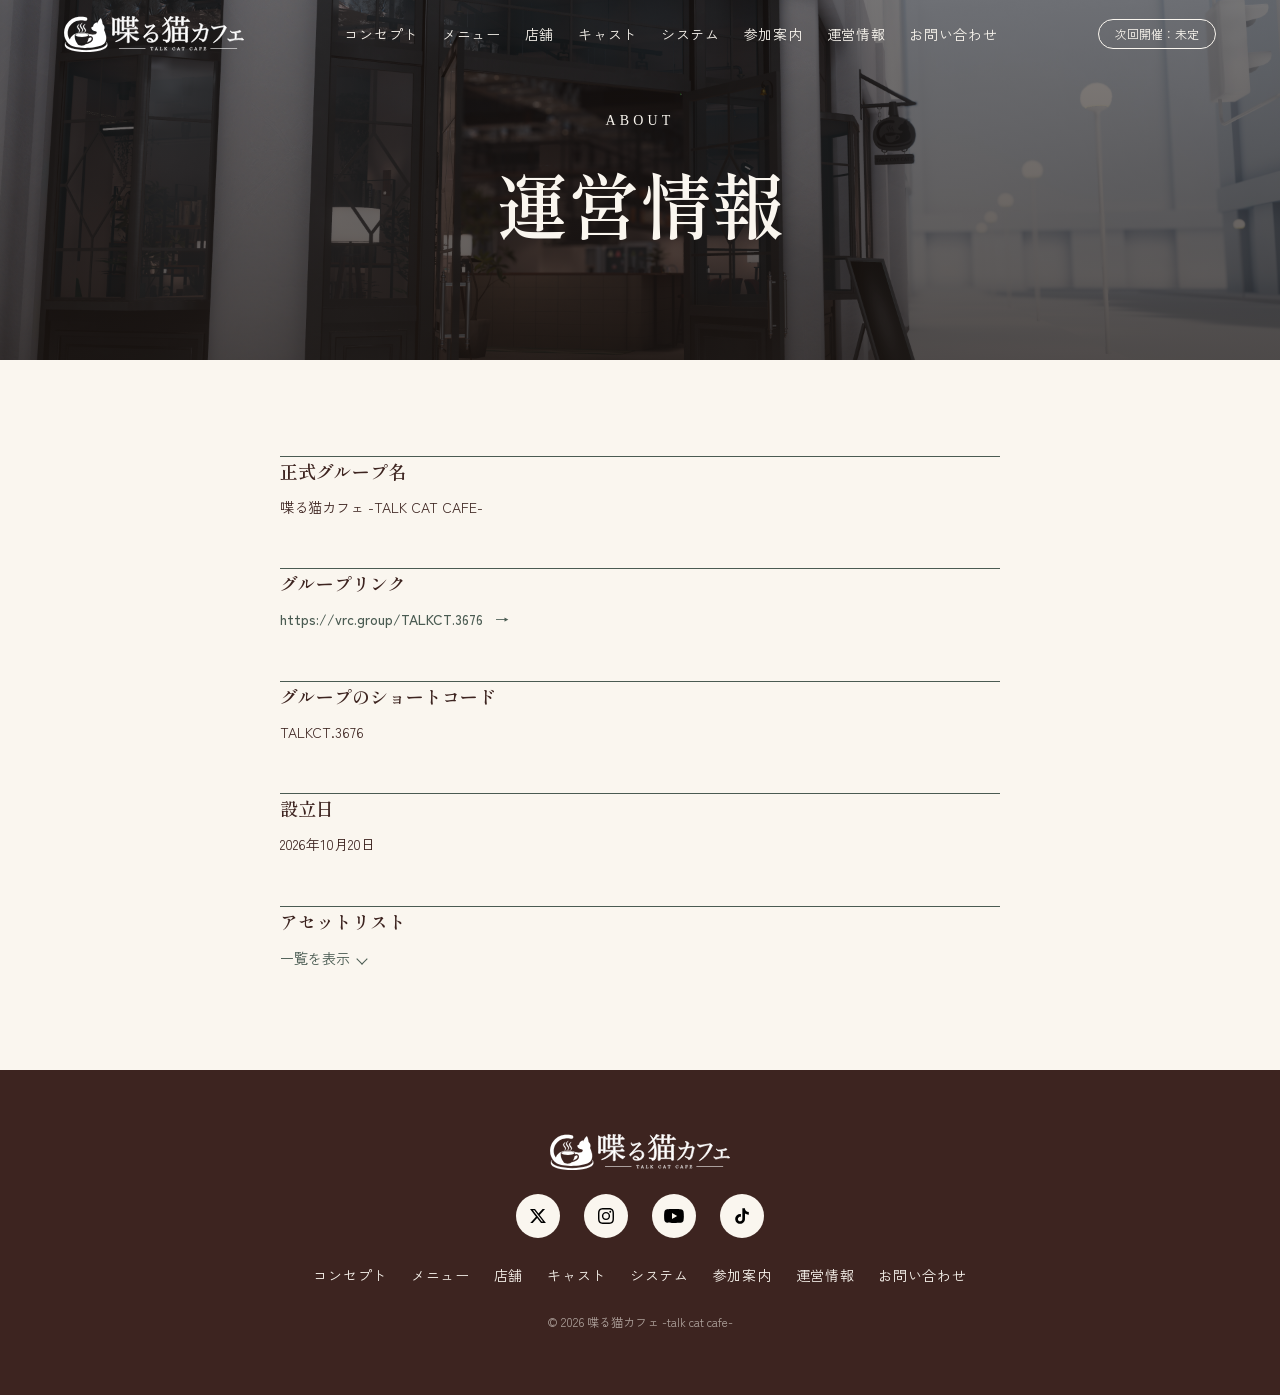
==== about.html @ b3764ced "Initial site upload" ====
<!DOCTYPE html>
<html lang="ja">
<head>
  <meta charset="UTF-8">
  <meta name="viewport" content="width=device-width, initial-scale=1.0">
  <title>運営情報 | 喋る猫カフェ -talk cat cafe- | VRChatロールプレイカフェイベント公式サイト</title>
  <meta name="description" content="「喋る猫カフェ -TALK CAT CAFE-」の運営グループ情報（正式グループ名・グループリンク・設立日・使用アセット）を掲載しています。">

  <!-- Webフォント -->
  <link rel="preconnect" href="https://fonts.googleapis.com">
  <link rel="preconnect" href="https://fonts.gstatic.com" crossorigin>
  <link href="https://fonts.googleapis.com/css2?family=Cormorant:wght@500;600&family=Shippori+Mincho:wght@500;600;800&family=Zen+Kaku+Gothic+New:wght@400;500;700&display=swap" rel="stylesheet">

  <!-- CSS（役割ごとに分割。読み込み順が上書きの優先順位に影響します） -->
  <link rel="stylesheet" href="css/reset.css">
  <link rel="stylesheet" href="css/variables.css">
  <link rel="stylesheet" href="css/layout.css">
  <link rel="stylesheet" href="css/components.css">
  <link rel="stylesheet" href="css/responsive.css">
</head>
<body>
  <!-- ============================================
       ヘッダー（他ページと共通）
  ============================================ -->
  <header class="site-header is-transparent">
    <div class="site-header__inner">
      <a href="index.html" class="site-header__logo">
        <!-- 通常時のロゴと、ヒーロー上（透明状態）用の白ロゴ。
             表示の切り替えはCSS（.is-transparent）で行う。
             非表示側はdisplay:noneで読み上げ対象から外れるため、
             両方に同じaltを付与して名称を常に担保する。 -->
        <img class="site-header__logo-img site-header__logo-img--default" src="assets/images/logo.svg" alt="喋る猫カフェ -talk cat cafe-" width="180" height="59">
        <img class="site-header__logo-img site-header__logo-img--inverse" src="assets/images/logo-white.svg" alt="喋る猫カフェ -talk cat cafe-" width="180" height="59">
      </a>

      <nav class="site-nav" aria-label="グローバルナビゲーション">
        <button type="button" class="site-nav__toggle" aria-expanded="false" aria-controls="site-nav-list">
          <span class="sr-only">メニューを開閉する</span>
          <span class="site-nav__toggle-bar" aria-hidden="true"></span>
        </button>
        <ul class="site-nav__list" id="site-nav-list">
          <li><a href="concept.html">コンセプト</a></li>
          <li><a href="menu.html">メニュー</a></li>
          <li><a href="store.html">店舗</a></li>
          <li><a href="cast.html">キャスト</a></li>
          <li><a href="system.html">システム</a></li>
          <li><a href="guide.html">参加案内</a></li>
          <li><a href="about.html">運営情報</a></li>
          <li><a href="contact.html">お問い合わせ</a></li>
        </ul>
      </nav>

      <!-- 次回開催日は main.js 先頭の NEXT_EVENT_DATE から自動で書き込む（全ページ共通）。
           ここに書いた文言は、JavaScriptが無効な環境でのみ表示される予備の表示。 -->
      <p class="site-header__badge" data-next-event>次回開催：お知らせをご確認ください</p>
    </div>
  </header>

  <main id="main">

    <!-- ============================================
         ページヒーロー（他の下層ページと同じ.hero--subを流用）
    ============================================ -->
    <section class="hero hero--sub" aria-label="運営情報ページ ヘッダービジュアル">
      <div class="hero__media">
        <img class="hero__image" src="assets/images/hero/hero-about.jpg" alt="">
      </div>

      <div class="hero__overlay" aria-hidden="true"></div>

      <div class="hero__content">
        <p class="hero__eyebrow">About</p>
        <h1 class="hero__title">運営情報</h1>
      </div>
    </section>

    <!-- ============================================
         運営グループ情報
         コンセプトページの参加資格・注意事項と同じ
         .requirements（上罫線で区切った見出し＋本文のブロック）を流用。
    ============================================ -->
    <section class="requirements reveal" aria-labelledby="about-title">
      <div class="requirements__inner">
        <h2 id="about-title" class="sr-only">運営グループ情報</h2>
        <div class="requirements__list">
          <article class="requirements__block">
            <h3 class="requirements__block-title">正式グループ名</h3>
            <p class="requirements__block-text">喋る猫カフェ -TALK CAT CAFE-</p>
          </article>
          <article class="requirements__block">
            <h3 class="requirements__block-title">グループリンク</h3>
            <p class="requirements__block-text">
              <a href="https://vrc.group/TALKCT.3676" class="link-more" target="_blank" rel="noopener noreferrer">https://vrc.group/TALKCT.3676</a>
            </p>
          </article>
          <article class="requirements__block">
            <h3 class="requirements__block-title">グループのショートコード</h3>
            <p class="requirements__block-text">TALKCT.3676</p>
          </article>
          <article class="requirements__block">
            <h3 class="requirements__block-title">設立日</h3>
            <p class="requirements__block-text"><time datetime="2026-10-20">2026年10月20日</time></p>
          </article>
          <article class="requirements__block">
            <h3 class="requirements__block-title">アセットリスト</h3>
            <!-- 開閉はHTML標準の<details>／<summary>で行う（JavaScript不要）。
                 アセットを追加する場合は、.accordion__itemの<li>を1つ複製し、
                 名前（.accordion__name）とURL（hrefと表示テキストの両方）を書き換える。 -->
            <details class="accordion">
              <summary class="accordion__summary">一覧を表示</summary>
              <ul class="accordion__list">
                <li class="accordion__item">
                  <p class="accordion__name">Cafe FourPoint by Coquelicotz</p>
                  <a href="https://booth.pm/ja/items/7601688" class="accordion__link" target="_blank" rel="noopener noreferrer">https://booth.pm/ja/items/7601688</a>
                </li>
                <li class="accordion__item">
                  <p class="accordion__name">VRC Latte Art バリスタセット（VRChat Worldギミック）</p>
                  <a href="https://booth.pm/ja/items/7656169" class="accordion__link" target="_blank" rel="noopener noreferrer">https://booth.pm/ja/items/7656169</a>
                </li>
                <li class="accordion__item">
                  <p class="accordion__name">【VRChat】VRC Tea Time 紅茶セット（Worldギミック）</p>
                  <a href="https://booth.pm/ja/items/5112372" class="accordion__link" target="_blank" rel="noopener noreferrer">https://booth.pm/ja/items/5112372</a>
                </li>
                <li class="accordion__item">
                  <p class="accordion__name">【VRChat想定】贅沢な朝食（61点 / 107パターン）</p>
                  <a href="https://booth.pm/ja/items/5697548" class="accordion__link" target="_blank" rel="noopener noreferrer">https://booth.pm/ja/items/5697548</a>
                </li>
                <li class="accordion__item">
                  <p class="accordion__name">【VRChat想定】マイデコパフェ（85点）</p>
                  <a href="https://booth.pm/ja/items/7959271" class="accordion__link" target="_blank" rel="noopener noreferrer">https://booth.pm/ja/items/7959271</a>
                </li>
                <li class="accordion__item">
                  <p class="accordion__name">【VRChat想定】飲めるお酒</p>
                  <a href="https://booth.pm/ja/items/3999585" class="accordion__link" target="_blank" rel="noopener noreferrer">https://booth.pm/ja/items/3999585</a>
                </li>
                <li class="accordion__item">
                  <p class="accordion__name">純喫茶風ドリンク3点セット【メロンソーダなどカラバリ7種！】</p>
                  <a href="https://booth.pm/ja/items/4930086" class="accordion__link" target="_blank" rel="noopener noreferrer">https://booth.pm/ja/items/4930086</a>
                </li>
                <li class="accordion__item">
                  <p class="accordion__name">【Udonギミック】オムライス＆ケチャップギミック【VRChat】</p>
                  <a href="https://booth.pm/ja/items/6486879" class="accordion__link" target="_blank" rel="noopener noreferrer">https://booth.pm/ja/items/6486879</a>
                </li>
                <li class="accordion__item">
                  <p class="accordion__name">スイーツビュッフェ10点セット　PC/Android両対応　お皿に盛って食べられるワールドギミックのおまけつき Sweets Set</p>
                  <a href="https://booth.pm/ja/items/4165022" class="accordion__link" target="_blank" rel="noopener noreferrer">https://booth.pm/ja/items/4165022</a>
                </li>
                <li class="accordion__item">
                  <p class="accordion__name">ヨドコロちゃんの権限コントローラー</p>
                  <a href="https://booth.pm/ja/items/7174370" class="accordion__link" target="_blank" rel="noopener noreferrer">https://booth.pm/ja/items/7174370</a>
                </li>
                <li class="accordion__item">
                  <p class="accordion__name">【VRChat】VRC Tea Time 夏 - 涼やかガラスとアイスティー（DLC/Summer）</p>
                  <a href="https://booth.pm/ja/items/8882685" class="accordion__link" target="_blank" rel="noopener noreferrer">https://booth.pm/ja/items/8882685</a>
                </li>
                <li class="accordion__item">
                  <p class="accordion__name">ObonEasy & StickyTable [VRChat/U#]</p>
                  <a href="https://booth.pm/ja/items/6650795" class="accordion__link" target="_blank" rel="noopener noreferrer">https://booth.pm/ja/items/6650795</a>
                </li>
                <li class="accordion__item">
                  <p class="accordion__name">3Dモデル「imagePad」+ VRChat Udon用ギミック</p>
                  <a href="https://booth.pm/ja/items/4573315" class="accordion__link" target="_blank" rel="noopener noreferrer">https://booth.pm/ja/items/4573315</a>
                </li>
                <li class="accordion__item">
                  <p class="accordion__name">食べられる！ちゃおちゅ～ぶ！ VRChat想定</p>
                  <a href="https://booth.pm/ja/items/8606472" class="accordion__link" target="_blank" rel="noopener noreferrer">https://booth.pm/ja/items/8606472</a>
                </li>
                <li class="accordion__item">
                  <p class="accordion__name">ワールド用小物！干渉ねこじゃらし【VRChat】</p>
                  <a href="https://booth.pm/ja/items/8056419" class="accordion__link" target="_blank" rel="noopener noreferrer">https://booth.pm/ja/items/8056419</a>
                </li>
                <li class="accordion__item">
                  <p class="accordion__name">[Free] Filamented Standard for Unity</p>
                  <a href="https://booth.pm/ja/items/3250389" class="accordion__link" target="_blank" rel="noopener noreferrer">https://booth.pm/ja/items/3250389</a>
                </li>
                <li class="accordion__item">
                  <p class="accordion__name">CQ Simple Gimmicks/VRChat向けシンプルなギミック集</p>
                  <a href="https://booth.pm/ja/items/6544667" class="accordion__link" target="_blank" rel="noopener noreferrer">https://booth.pm/ja/items/6544667</a>
                </li>
                <li class="accordion__item">
                  <p class="accordion__name">UdonChips StarterSet【UdonChips】</p>
                  <a href="https://booth.pm/ja/items/3060394" class="accordion__link" target="_blank" rel="noopener noreferrer">https://booth.pm/ja/items/3060394</a>
                </li>
                <li class="accordion__item">
                  <p class="accordion__name">【VRChat】YamaPlayer - VRChat向け動画プレイヤー【Video Player】</p>
                  <a href="https://booth.pm/ja/items/4768863" class="accordion__link" target="_blank" rel="noopener noreferrer">https://booth.pm/ja/items/4768863</a>
                </li>
                <li class="accordion__item">
                  <p class="accordion__name">QvPen</p>
                  <a href="https://booth.pm/ja/items/1555789" class="accordion__link" target="_blank" rel="noopener noreferrer">https://booth.pm/ja/items/1555789</a>
                </li>
                <li class="accordion__item">
                  <p class="accordion__name">【無料/QvPen用】QvPenの太さを個々人が自由にできるスライダー（QvPenSizeChanger）</p>
                  <a href="https://booth.pm/ja/items/8395292" class="accordion__link" target="_blank" rel="noopener noreferrer">https://booth.pm/ja/items/8395292</a>
                </li>
                <li class="accordion__item">
                  <p class="accordion__name">Fukuro Udon</p>
                  <a href="https://github.com/mimyquality/FukuroUdon/wiki" class="accordion__link" target="_blank" rel="noopener noreferrer">https://github.com/mimyquality/FukuroUdon/wiki</a>
                </li>
                <li class="accordion__item">
                  <p class="accordion__name">【3Dモデル】卓上ベル</p>
                  <a href="https://booth.pm/ja/items/5761165" class="accordion__link" target="_blank" rel="noopener noreferrer">https://booth.pm/ja/items/5761165</a>
                </li>
                <li class="accordion__item">
                  <p class="accordion__name">CQ_Books_5th</p>
                  <a href="https://booth.pm/ja/items/6164819" class="accordion__link" target="_blank" rel="noopener noreferrer">https://booth.pm/ja/items/6164819</a>
                </li>
                <li class="accordion__item">
                  <p class="accordion__name">16:9サイズ立て看板</p>
                  <a href="https://booth.pm/ja/items/6236873" class="accordion__link" target="_blank" rel="noopener noreferrer">https://booth.pm/ja/items/6236873</a>
                </li>
                <li class="accordion__item">
                  <p class="accordion__name">【Blender】 へそ天猫の間接照明　Indirect Lighting for "hesoten" Cat</p>
                  <a href="https://booth.pm/ja/items/7795231" class="accordion__link" target="_blank" rel="noopener noreferrer">https://booth.pm/ja/items/7795231</a>
                </li>
                <li class="accordion__item">
                  <p class="accordion__name">【Blender】ごめん寝ネコの間接照明 Indirect lighting for Sorry Sleeping Cats【VRChat】</p>
                  <a href="https://booth.pm/ja/items/6681726" class="accordion__link" target="_blank" rel="noopener noreferrer">https://booth.pm/ja/items/6681726</a>
                </li>
                <li class="accordion__item">
                  <p class="accordion__name">【Blender】猫の間接照明 indirect lighting for cats【VRChat】</p>
                  <a href="https://booth.pm/ja/items/6657334" class="accordion__link" target="_blank" rel="noopener noreferrer">https://booth.pm/ja/items/6657334</a>
                </li>
              </ul>
            </details>
          </article>
        </div>
      </div>
    </section>

  </main>

  <!-- ============================================
       フッター（他ページと共通）
  ============================================ -->
  <footer class="site-footer" id="contact">
    <div class="site-footer__inner">
      <img src="assets/images/logo-white.svg" alt="喋る猫カフェ -talk cat cafe-" class="site-footer__logo" width="180" height="59">

      <ul class="site-footer__sns">
        <li>
          <a href="https://x.com/talkcatcafe_VR" class="social-icon" aria-label="Twitter（新X）" target="_blank" rel="noopener noreferrer">
            <img src="assets/images/X_logo_2023.svg" alt="" width="16" height="16">
          </a>
        </li>
        <li>
          <a href="https://www.instagram.com/talkcatcafe/" class="social-icon" aria-label="Instagram" target="_blank" rel="noopener noreferrer">
            <img src="assets/images/Instagram_Glyph_Black.svg" alt="" width="16" height="16">
          </a>
        </li>
        <li>
          <a href="https://www.youtube.com/@talkcatcafe" class="social-icon" aria-label="YouTube" target="_blank" rel="noopener noreferrer">
            <img src="assets/images/youtube-123.svg" alt="" width="20" height="20">
          </a>
        </li>
        <li>
          <a href="https://www.tiktok.com/@talkcatcafe" class="social-icon" aria-label="TikTok" target="_blank" rel="noopener noreferrer">
            <img src="assets/images/tik-tok.svg" alt="" width="20" height="20">
          </a>
        </li>
      </ul>

      <nav class="site-footer__nav" aria-label="フッターナビゲーション">
        <ul class="site-footer__nav-list">
          <li><a href="concept.html">コンセプト</a></li>
          <li><a href="menu.html">メニュー</a></li>
          <li><a href="store.html">店舗</a></li>
          <li><a href="cast.html">キャスト</a></li>
          <li><a href="system.html">システム</a></li>
          <li><a href="guide.html">参加案内</a></li>
          <li><a href="about.html">運営情報</a></li>
          <li><a href="contact.html">お問い合わせ</a></li>
        </ul>
      </nav>

      <p class="site-footer__copyright">&copy; 2026 喋る猫カフェ -talk cat cafe-</p>
    </div>
  </footer>

  <div class="paw-trail" aria-hidden="true"></div>

  <script src="js/main.js" defer></script>
</body>
</html>
---- css/variables.css ----
:root{
   --color-base: #FAF6EF;
   --color-main-dark: #3D2420;
   --color-accent-green: #4A5B52;
   --color-accent-blue: #2E3A4F;

   --color-surface: #FFFFFF;
   --color-surface-alt: #F1EAD9;
   --color-text: var(--color-main-dark);
   --color-text-inverse: var(--color-base);
   --color-border: rgba(61, 36, 32, 0.15);
   --color-overlay: rgba(31, 24, 20, 0.55);
   --color-overlay-strong: rgba(31, 24, 20, 0.92);

   --font-heading: 'Shippori Mincho', serif;
   --font-accent-en: 'EB Garamond', serif;
   --font-body: 'Zen Kaku Gothic New',sans-serif;

   --fs-xs: 0.75rem;
   --fs-sm: 0.875rem;
   --fs-base: 1rem;
   --fs-md: 1.125rem;
   --fs-lg: 1.5rem;
   --fs-xl: 2rem;

   --fs-hero: clamp(2.5rem, 5vw + 1rem, 4.5rem);
   
   --space-1: 0.25rem;
   --space-2: 0.5rem;
   --space-3: 1rem;
   --space-4: 1.5rem;
   --space-5: 2rem;
   --space-6: 3rem;
   --space-7: 4rem;
   --space-8: 6rem;

   --radius-sm: 4px;
   --radius-md: 8px;
   --radius-lg: 20px;
   --radius-full: 999px;

   --transition-base: 0.3s ease;
   --transition-slow: 0.6s ease;

   --z-header: 100;
   --z-lightbox: 500;
   --z-cursor: 9999;
}
---- css/layout.css ----
/* ============================================
   layout.css
   Flexbox / Grid によるページ骨組み
   色・装飾（角丸/背景色/ホバー等）はcomponents.cssに委ね、
   このファイルは「配置・余白・サイズ」のみを担当する。
   ============================================ */

/* ---------- 共通コンテナパターン ----------
   ヘッダー内・各ダイジェストセクション内・フッター内は
   いずれも「最大幅1200pxで中央寄せ、左右に余白」という
   同一パターンを使う。重複を避けるため、複数セレクタを
   まとめて指定する（グループセレクタ）。 */
.site-header__inner,
.digest__inner,
.site-footer__inner,
.news__inner,
.requirements__inner,
.menu-category__inner,
.store-gallery__inner,
.cast-gallery__inner,
.system-category__inner,
.info-digest__inner,
.contact-links__inner,
.news-archive__inner {
  width: 100%;
  max-width: 1200px;
  margin-inline: auto;
  padding-inline: var(--space-4);
}

/* ---------- ヘッダー ----------
   ヒーローの上に重ねて透明表示するため、stickyではなくfixedで
   画面上部に固定する（文書の流れから外れるため、ヒーローは
   ヘッダーの真下ではなくページ最上部から始まる）。
   状態クラスの付け外しはmain.js側が担当する。
   ・.is-transparent：ヒーロー上（配色はcomponents.cssが担当）
   ・.is-hidden     ：下スクロール時の非表示（画面外へ逃がす）
   表示中はtransformを指定しない（none）こと。transformが残ると、
   内側のフルスクリーンメニュー（position: fixed）がヘッダー基準で
   配置されてしまい、768px以下のメニューが崩れる。 */
.site-header {
  position: fixed;
  top: 0;
  left: 0;
  z-index: var(--z-header);
  width: 100%;
}
.site-header.is-hidden {
  transform: translateY(-100%);
}

.site-header__inner {
  display: flex;
  align-items: center;
  justify-content: space-between;
  gap: var(--space-4);
  padding-block: var(--space-3);
}

.site-nav__list {
  display: flex;
  align-items: center;
  gap: var(--space-4);
}

/* ハンバーガーボタンはデスクトップでは非表示。
   表示切り替えの条件（何px以下で出すか）はresponsive.cssが担当する。
   768px以下のフルスクリーンメニュー（z-index: --z-header - 1）より
   前面に出すため、配置指定とz-indexを付与する。
   比較はヘッダー（.site-header）内の重なり順で行われるため、
   メニューの値を1つ上回る--z-headerを指定すれば最前面になる。
   これがないと、メニューを開いた際にボタンがメニューの下に隠れ、
   閉じる操作ができなくなる。 */
.site-nav__toggle {
  display: none;
  position: relative;
  z-index: var(--z-header);
  padding: var(--space-2);
}

/* 3本線のアイコンをspan1つ＋疑似要素2つで作る。
   要素を増やさず表現できるため、HTML側をシンプルに保てる。 */
.site-nav__toggle-bar {
  position: relative;
  display: block;
  width: 24px;
  height: 2px;
}
.site-nav__toggle-bar::before,
.site-nav__toggle-bar::after {
  content: '';
  position: absolute;
  left: 0;
  width: 24px;
  height: 2px;
}
.site-nav__toggle-bar::before { top: -8px; }
.site-nav__toggle-bar::after { top: 8px; }

.site-header__badge {
  white-space: nowrap;
  font-size: var(--fs-sm);
}

/* ロゴの出し分け：通常時は濃色ロゴ、透明状態では白ロゴのみを表示する */
.site-header__logo-img--inverse {
  display: none;
}
.site-header.is-transparent .site-header__logo-img--default {
  display: none;
}
.site-header.is-transparent .site-header__logo-img--inverse {
  display: block;
}

/* ---------- ヒーロー ---------- */
.hero {
  position: relative;
  display: flex;
  align-items: center;
  justify-content: center;
  /* 100svh: スマホでアドレスバーの表示/非表示により
     ビューポート高さが変動しても、実際に見えている範囲を
     基準に高さを取ってくれる単位。100vhだと下端が
     アドレスバーに隠れる問題が起きやすい。 */
  min-height: 100svh;
  overflow: hidden;
}

.hero__media {
  position: absolute;
  inset: 0;
  z-index: 0;
}

.hero__video,
.hero__image {
  width: 100%;
  height: 100%;
  object-fit: cover;
}

.hero__overlay {
  position: absolute;
  inset: 0;
  z-index: 1;
}

.hero__content {
  position: relative;
  z-index: 2;
  display: flex;
  flex-direction: column;
  align-items: center;
  gap: var(--space-4);
  text-align: center;
  padding: var(--space-4);
}

.hero--sub {
   min-height: 40svh;
 }

/* ---------- お知らせ ---------- */
.news {
  padding-block: var(--space-6);
}
.news__card,
.contact-links__card {
  max-width: 480px;
  margin-inline: auto;
  display: flex;
  flex-direction: column;
  gap: var(--space-4);
  padding: var(--space-5);
}
.news__list {
  display: flex;
  flex-direction: column;
  gap: var(--space-1);
}
.news__item {
  display: flex;
  align-items: baseline;
  gap: var(--space-3);
  padding-block: var(--space-2);
}
.news__cta,
.contact-links__cta {
  align-self: center;
  min-width: 200px;
}


 /* ---------- ページ本文：中央配置の説明ブロック ----------
    下層ページ共通で使う、リード文を1本だけ中央に配置する
    シンプルなセクション。今後、他ページの導入文にも流用する想定。 */
 .page-intro {
   padding-block: var(--space-8);
 }
 .page-intro__inner {
   max-width: 720px;
   margin-inline: auto;
   padding-inline: var(--space-4);
   text-align: center;
 }

 /* ---------- お問い合わせ：窓口カードの並び ----------
    カードの箱（最大幅・余白・縦並び）は.news__cardと共通。
    ここでは2枚を横に並べる配置と、カード内の中央揃えのみを扱う。
    .news__cardのmargin-inline: autoはグリッド内では幅を縮めてしまうため、
    width: 100%で各列いっぱい（最大480px）に広げる。
    768px以下での縦積みはresponsive.css側が担当する。 */
 .contact-links__list {
   display: grid;
   grid-template-columns: repeat(2, 1fr);
   gap: var(--space-5);
 }
 .contact-links__card {
   width: 100%;
   text-align: center;
 }

 /* ---------- 参加資格・注意事項 ---------- */
 .requirements {
   padding-block: var(--space-8);
 }
 .requirements__list {
   display: flex;
   flex-direction: column;
   gap: var(--space-6);
   max-width: 720px;
   margin-inline: auto;
 }
 .requirements__block {
   display: flex;
   flex-direction: column;
   gap: var(--space-2);
 }


/* ---------- ダイジェストセクション共通 ---------- */
.digest,
.menu-category,
.store-gallery,
.cast-gallery,
.system-category,
.contact-links,
.news-archive,
.news-article {
  padding-block: var(--space-8);
}

/* コンセプト／独自システムのみ、背景にうっすら写真を敷く。
   ::before を絶対配置で敷き、本文（.digest__inner）は
   position:relative + z-index:1 で必ずその上に乗るようにする。
   画像そのもの（url指定）や透明度はcomponents.css側で指定する。 */
.concept-digest,
.system-digest {
  position: relative;
  overflow: hidden;
}
.concept-digest::before,
.system-digest::before {
  content: '';
  position: absolute;
  inset: 0;
  z-index: 0;
  pointer-events: none;
}
.concept-digest .digest__inner,
.system-digest .digest__inner {
  position: relative;
  z-index: 1;
}

.digest__inner {
  display: flex;
  flex-direction: column;
  align-items: flex-start;
  gap: var(--space-4);
}

.section-title,
.menu-category__title,
.system-category__title {
  display: flex;
  flex-direction: column;
  gap: var(--space-1);
}

.link-more {
  display: inline-flex;
  align-items: center;
  gap: var(--space-2);
}

/* 料理紹介・キャスト紹介のCTAだけ、テキストリンクではなく
   横長の中央配置ボタンにするための補助クラス。
   .digest__inner は align-items: flex-start（左寄せ）だが、
   align-self でこの要素だけ個別に中央寄せへ上書きする。 */
.digest__cta {
  align-self: center;
  min-width: 240px;
  margin-top: var(--space-2);
}

/* ---------- 料理紹介：横スクロールマーキー ----------
   7品目をループさせたいという要件のため、Grid（表組み）から
   「中身を複製して連続的に流すFlexbox」という構造に変更した。
   .menu-marquee が枠（overflow: hidden ではみ出しを隠す）、
   .menu-marquee__track がアニメーションで動く本体、
   .menu-marquee__group が実際の項目群（これを2セット並べる）。 */
.menu-marquee {
  width: 100%;
  overflow: hidden;
}
.menu-marquee__track {
  display: flex;
  width: max-content;
}
.menu-marquee__group {
  display: flex;
  gap: var(--space-4);
  padding-inline: var(--space-2);
}
.menu-digest__item {
  display: flex;
  flex-direction: column;
  align-items: center;
  gap: var(--space-2);
  text-align: center;
  /* flex-shrink:0 がないと、幅が足りない時に項目が
     押し潰されて縮んでしまう。マーキーでは常に等幅を保ちたいため必須。 */
  flex-shrink: 0;
  width: 176px;
}

.filter-toggle {
   display: flex;
   flex-wrap: wrap;
   gap: var(--space-2);
}

/* ---------- カテゴリー：左（文章）＋右（カルーセル）の分割 ----------
   メニューページ（.menu-category__◯◯）と独自システムページ
   （.system-category__◯◯）は同一の構造・見た目のため、
   グループセレクタで共通化する。
   左：右＝4：6の比率。高さは固定せず、左の文章列は項目数・
   文章量に応じて下へ伸びる。右のカルーセルは左の高さに
   引き伸ばされないよう上揃え（flex-start）にし、大きさは
   縦横比（4:3）で決める（画面幅に応じて拡縮する）。
   色・角丸・矢印の装飾はcomponents.css側が担当し、
   768px以下での縦積みはresponsive.css側が担当する。 */
.menu-category__inner,
.system-category__inner {
  display: flex;
  align-items: flex-start;
  gap: var(--space-5);
}

.menu-category__text,
.system-category__text {
  display: flex;
  flex-direction: column;
  gap: var(--space-4);
  flex: 4;
}

/* カルーセル本体。.trackを横一列に並べ、translateXで
   1枚分ずつずらして表示する（切り替えの実処理はmain.js側）。
   overflow: hiddenで、枠外のスライドを隠す。
   高さは幅に対する縦横比（4:3）で決まり、左の列の高さには影響されない。
   画像はobject-fit: coverのため、比率が異なる画像も歪まずに切り抜かれる。 */
.menu-category__carousel,
.system-category__carousel {
  position: relative;
  flex: 6;
  aspect-ratio: 4 / 3;
  overflow: hidden;
}

.menu-category__carousel-track,
.system-category__carousel-track {
  position: relative;
  width: 100%;
  height: 100%;
  display: flex;
}

.menu-category__carousel-slide,
.system-category__carousel-slide {
  flex: 0 0 100%;
  width: 100%;
  height: 100%;
}
.menu-category__carousel-slide img,
.system-category__carousel-slide img {
  width: 100%;
  height: 100%;
  object-fit: cover;
}

.menu-category__carousel-arrow,
.system-category__carousel-arrow {
  position: absolute;
  top: 50%;
  transform: translateY(-50%);
  display: flex;
  align-items: center;
  justify-content: center;
  width: 36px;
  height: 36px;
}
.menu-category__carousel-arrow--prev,
.system-category__carousel-arrow--prev {
  left: var(--space-2);
}
.menu-category__carousel-arrow--next,
.system-category__carousel-arrow--next {
  right: var(--space-2);
}

/* ---------- キャスト紹介：3列（1行に満たない分は中央寄せ） ----------
   グリッドでは1行に満たない項目を中央へ寄せられないため、
   flex-wrap＋justify-content: centerで並べる。
   各項目の幅は「(全幅 − 列間の余白の合計) ÷ 列数」に固定し、
   3名ちょうどの時はグリッドと同じ見た目になる。
   列数の切り替え（2列・1列）はresponsive.css側で、
   項目の幅（flex-basis）を上書きして行う。
   店員／裏方の切り替えで非表示になった項目はdisplay: noneのため、
   表示中の項目だけで中央に揃う。 */
.cast-digest__list,
.cast-gallery__list {
  display: flex;
  flex-wrap: wrap;
  justify-content: center;
  gap: var(--space-5);
  width: 100%;
}
.cast-digest__item,
.cast-gallery__item {
  flex: 0 0 calc((100% - var(--space-5) * 2) / 3);
  display: flex;
  flex-direction: column;
  align-items: center;
  gap: var(--space-2);
  text-align: center;
}

/* ---------- 店舗紹介：1枚の代表画像 ---------- */
.store-digest__image {
  width: 100%;
  aspect-ratio: 16 / 9;
  object-fit: cover;
}

/* ---------- フッター ---------- */
.site-footer__inner {
  display: flex;
  flex-direction: column;
  align-items: center;
  gap: var(--space-4);
  padding-block: var(--space-7);
  text-align: center;
}

.site-footer__sns {
  display: flex;
  gap: var(--space-4);
}

 /* ---------- フッターナビゲーション ----------
    ヘッダーの.site-nav__listとは異なり、開閉の挙動を持たない
    単純なページ内リンクの一覧。id重複を避ける意味も兼ねて
    独立したクラス名で新規に用意する。 */
 .site-footer__nav-list {
   display: flex;
   flex-wrap: wrap;
   justify-content: center;
   gap: var(--space-4);
 }

 /* ---------- 肉球トレイル（カーソルの足跡演出） ----------
    .paw-trailは画面全体を覆う土台（position: fixed）。
    実際の足跡（.paw-print）はmain.js側がマウス移動のたびに
    生成し、この中へ動的に追加していく。座標（left/top）と
    向き（rotate）はJS側がインラインstyleで指定するため、
    ここではサイズと基準となる配置方法（position: absolute）
    のみを扱う。 */
 .paw-trail {
   position: fixed;
   inset: 0;
   pointer-events: none;
   z-index: var(--z-cursor);
 }
 .paw-print {
   position: absolute;
   width: 28px;
   height: 28px;
   pointer-events: none;
 }

 /* ---------- ライトボックス（画像拡大表示） ----------
    店舗紹介・メニューページ等、複数ページで共通利用する部品のため、
    ページ固有CSSではなくlayout.css側に配置する。
    .lightboxが画面全体を覆う土台、.lightbox__backdropがクリックで
    閉じるための背景、.lightbox__imageが拡大画像本体、
    .lightbox__closeが右上の閉じるボタンを担当する。 */
 .lightbox, 
 .cast-modal {
   position: fixed;
   inset: 0;
   z-index: var(--z-lightbox);
   display: flex;
   align-items: center;
   justify-content: center;
   padding: var(--space-4);
 }
 .lightbox[hidden],
 .cast-modal[hidden] {
   display: none;
 }

 .lightbox__backdrop,
 .cast-modal__backdrop {
   position: absolute;
   inset: 0;
 }
 .lightbox__image {
   position: relative;
   max-width: 100%;
   max-height: 100%;
   width: auto;
   height: auto;
 }
 .lightbox__close,
 .cast-modal__close {
   position: absolute;
   top: var(--space-4);
   right: var(--space-4);
   width: 44px;
   height: 44px;
   display: flex;
   align-items: center;
   justify-content: center;
 }

 /* ---------- アコーディオン（開閉式の一覧） ----------
    HTML標準の<details>／<summary>で開閉する汎用部品
    （現状は運営情報ページのアセットリストで使用）。
    開閉の印（▼）は疑似要素の枠線2辺で描き、サイズと配置のみを
    ここで指定する。色・回転・ブラウザ標準マーカーの非表示は
    components.css側が担当する。 */
 .accordion__summary {
   display: inline-flex;
   align-items: center;
   gap: var(--space-2);
   padding-block: var(--space-1);
 }
 .accordion__summary::after {
   content: '';
   width: 8px;
   height: 8px;
 }
 .accordion__list {
   display: flex;
   flex-direction: column;
   gap: var(--space-3);
   margin-top: var(--space-3);
 }
 .accordion__item {
   display: flex;
   flex-direction: column;
   gap: var(--space-1);
 }

 /* 拡大表示のトリガーとなる要素（サムネイルを包むbutton）。
    button要素はreset.cssで背景/枠線が既に除去されているため、
    ここではグリッド内で画像いっぱいに広がるための指定のみ行う。 */
 .lightbox-trigger {
   display: block;
   width: 100%;
 }

/* ---------- アクセシビリティ用ユーティリティ ----------
   視覚的には隠すが、スクリーンリーダーには読み上げさせたい
   要素に付与するクラス（display:noneでは読み上げも消えてしまう）。 */
.sr-only {
  position: absolute;
  width: 1px;
  height: 1px;
  padding: 0;
  margin: -1px;
  overflow: hidden;
  clip: rect(0, 0, 0, 0);
  white-space: nowrap;
  border: 0;
}

 .menu-list__item.is-hidden,
 .cast-gallery__item.is-hidden {
   display: none;
 }
---- css/components.css ----
/* ============================================
   components.css
   ボタン・カード・ナビゲーション等のパーツスタイル
   ============================================ */

/* ---------- 基本タイポグラフィ ---------- */
body {
  font-family: var(--font-body);
  color: var(--color-text);
  background-color: var(--color-base);
}

a {
  transition: color var(--transition-base);
}

/* キーボード操作時の視認性を必ず確保する。
   マウスユーザーには出さず、キーボード操作時のみ
   輪郭線を表示する :focus-visible を使用する。 */
a:focus-visible,
button:focus-visible,
summary:focus-visible {
  outline: 2px solid var(--color-accent-blue);
  outline-offset: 2px;
}

/* ---------- ヘッダー ---------- */
.site-header {
  background-color: var(--color-base);
  border-bottom: 1px solid var(--color-border);
  transition:
    background-color var(--transition-base),
    border-color var(--transition-base),
    transform var(--transition-base);
}

.site-header__logo img {
  transition: opacity var(--transition-base);
}
.site-header__logo:hover img {
  opacity: 0.7;
}

.site-nav__list a {
  position: relative;
  padding-block: var(--space-1);
  font-size: var(--fs-sm);
  letter-spacing: 0.05em;
}
/* リンクホバー時、下線が左から右へ伸びる演出。
   height:1pxの要素を用意し、普段はscaleX(0)で幅0に潰しておく。 */
.site-nav__list a::after {
  content: '';
  position: absolute;
  left: 0;
  bottom: -2px;
  width: 100%;
  height: 1px;
  background-color: var(--color-accent-green);
  transform: scaleX(0);
  transform-origin: left;
  transition: transform var(--transition-base);
}
.site-nav__list a:hover::after {
  transform: scaleX(1);
}

.site-nav__toggle-bar,
.site-nav__toggle-bar::before,
.site-nav__toggle-bar::after {
  background-color: var(--color-main-dark);
}

.site-header__badge {
  padding: var(--space-1) var(--space-3);
  border: 1px solid var(--color-accent-green);
  border-radius: var(--radius-full);
  color: var(--color-accent-green);
  font-size: var(--fs-xs);
}

/* ---------- ヘッダー：透明状態（ヒーロー上） ----------
   背景と下線を透明にし、暗いヒーローの上でも読めるよう
   ナビ文字・ホバー下線・ハンバーガーの線・開催バッジを
   明るい色（--color-text-inverse）に切り替える。
   ロゴの出し分けはlayout.css側が担当する。 */
.site-header.is-transparent {
  background-color: transparent;
  border-bottom-color: transparent;
}
.site-header.is-transparent .site-nav__list a {
  color: var(--color-text-inverse);
}
.site-header.is-transparent .site-nav__list a::after {
  background-color: var(--color-text-inverse);
}
.site-header.is-transparent .site-nav__toggle-bar,
.site-header.is-transparent .site-nav__toggle-bar::before,
.site-header.is-transparent .site-nav__toggle-bar::after {
  background-color: var(--color-text-inverse);
}
.site-header.is-transparent .site-header__badge {
  border-color: var(--color-text-inverse);
  color: var(--color-text-inverse);
}

/* ---------- ヒーロー ---------- */
.hero__overlay {
  background: linear-gradient(
    180deg,
    var(--color-overlay) 0%,
    rgba(31, 24, 20, 0.75) 100%
  );
}

.hero__eyebrow {
  font-family: var(--font-accent-en);
  font-size: var(--fs-sm);
  letter-spacing: 0.3em;
  text-transform: uppercase;
  color: var(--color-text-inverse);
}

.hero__title {
  font-family: var(--font-heading);
  font-size: var(--fs-hero);
  font-weight: 600;
  line-height: 1.3;
  color: var(--color-text-inverse);
}

.hero__lead {
  font-size: var(--fs-md);
  color: var(--color-text-inverse);
  opacity: 0.9;
}


/* ---------- ボタン ---------- */
.btn {
  display: inline-flex;
  align-items: center;
  justify-content: center;
  padding: var(--space-3) var(--space-5);
  border-radius: var(--radius-full);
  font-size: var(--fs-sm);
  letter-spacing: 0.05em;
  transition:
    background-color var(--transition-base),
    color var(--transition-base),
    border-color var(--transition-base);
}

.btn--primary {
  background-color: var(--color-accent-green);
  color: var(--color-text-inverse);
  border: 1px solid var(--color-accent-green);
}
.btn--primary:hover {
  background-color: var(--color-text-inverse);
  color: var(--color-accent-green);
}

/* ---------- お知らせ ---------- */
.news__card,
.contact-links__card,
.news-archive__link {
  background-color: var(--color-surface);
  border-radius: var(--radius-lg);
  box-shadow: 0 8px 24px rgba(61, 36, 32, 0.08);
}
.news__item {
  border-bottom: 1px solid var(--color-border);
}
.news__item:last-child {
  border-bottom: none;
}
.news__date {
  font-family: var(--font-accent-en);
  font-size: var(--fs-xs);
  color: var(--color-accent-blue);
  white-space: nowrap;
}
.news__text {
  font-size: var(--fs-sm);
}
/* お知らせのタイトル（記事へのリンク）。ホバー時の演出は
   フッターナビと同じ「薄くする」に統一している（下記グループ）。 */
.news__link {
  transition: opacity var(--transition-base);
}

/* ---------- セクション見出し ---------- */
.section-title,
.menu-category__title,
.system-category__title {
  font-family: var(--font-heading);
  font-size: var(--fs-xl);
  font-weight: 600;
  color: var(--color-main-dark);
}
.section-title__en,
.menu-category__title-en,
.system-category__title-en {
  font-family: var(--font-accent-en);
  font-size: var(--fs-sm);
  letter-spacing: 0.3em;
  text-transform: uppercase;
  color: var(--color-accent-green);
}

.digest__lead {
  max-width: 640px;
  font-size: var(--fs-base);
  line-height: 1.9;
}

/* セクションを1つおきに背景色を切り替え、縦スクロール時の
   リズムを作る（濃淡だけで区切り線を使わずセクションを分ける） */
.digest:nth-of-type(even),
.menu-category:nth-of-type(even),
.store-gallery:nth-of-type(even),
.cast-gallery:nth-of-type(even),
.system-category:nth-of-type(even) {
  background-color: var(--color-surface-alt);
}

/* ---------- 背景写真オーバーレイ ----------
   配置（position/z-index）はlayout.css側で指定済み。
   ここでは「何の画像を」「どれくらいの薄さで」見せるかを指定する。
   opacityを下げることで、上に重なる文字の可読性を保ったまま
   雰囲気だけを演出する。 */
.concept-digest::before,
.system-digest::before {
  opacity: 0.4;
  background-repeat: no-repeat;
  background-position: center;
  background-size: cover;
}
.concept-digest::before {
  background-image: url('../assets/images/bg/bg-concept.jpg');
}
.system-digest::before {
  background-image: url('../assets/images/bg/bg-system.jpg');
}

/* ---------- スクロール出現演出 ----------
   初期状態（非表示）と、JS側がis-visibleクラスを付与した後の
   状態（表示）の2状態だけをCSSで定義する。
   実際に「いつクラスを付けるか」の判定はmain.js側で行う。 */
.reveal {
  opacity: 0;
  transform: translateY(24px);
  transition:
    opacity var(--transition-slow),
    transform var(--transition-slow);
}
.reveal.is-visible {
  opacity: 1;
  transform: translateY(0);
}

/* ---------- リンク（もっと見る） ---------- */
.link-more {
  font-size: var(--fs-sm);
  font-weight: 500;
  color: var(--color-accent-green);
}
.link-more::after {
  content: '→';
  display: inline-block;
  margin-left: var(--space-1);
  transition: transform var(--transition-base);
}
.link-more:hover::after {
  transform: translateX(4px);
}

 /* ---------- ページ本文：中央配置の説明ブロック ---------- */
 .page-intro__lead {
   font-size: var(--fs-base);
   line-height: 1.9;
   color: var(--color-text);
 }

 /* ---------- 参加資格・注意事項 ----------
    各ブロックの区切りは上罫線（border-top）で表現する。
    余白（padding-top）はlayout.css側で既に指定済みのため、
    ここでは色・線種のみを担当する。 */
 .requirements__block {
   border-top: 1px solid var(--color-accent-green);
 }
 .requirements__block-title,
 .contact-links__lead {
   font-family: var(--font-heading);
   font-size: var(--fs-md);
   font-weight: 600;
   color: var(--color-main-dark);
 }
 .requirements__block-text,
 .contact-links__note {
   font-size: var(--fs-sm);
   line-height: 1.9;
 }

 /* ---------- アコーディオン：色・装飾・開閉の印 ----------
    配置・サイズはlayout.css側が担当。
    ブラウザ標準の三角マーカーを消し、自作の印（::after）を
    閉じている時は下向き、開いている時は上向きに回転させる。 */
 .accordion__summary {
   list-style: none;
   cursor: pointer;
   font-size: var(--fs-sm);
   color: var(--color-accent-green);
 }
 .accordion__summary::-webkit-details-marker {
   display: none;
 }
 .accordion__summary::after {
   border-right: 1px solid currentColor;
   border-bottom: 1px solid currentColor;
   transform: rotate(45deg);
   transition: transform var(--transition-base);
 }
 .accordion[open] .accordion__summary::after {
   transform: rotate(225deg);
 }
 .accordion__name {
   font-size: var(--fs-sm);
   color: var(--color-main-dark);
 }
 /* URLは長くなりやすいため、画面幅が狭い時にどこでも折り返せるようにする */
 .accordion__link {
   font-size: var(--fs-sm);
   color: var(--color-accent-green);
   text-decoration: underline;
   overflow-wrap: anywhere;
   transition: opacity var(--transition-base);
 }
 .accordion__link:hover {
   opacity: 0.7;
 }

 /* ---------- フィルタートグル：ボタンの色・装飾 ----------
    配置（display/gap）はlayout.css側の.filter-toggleが担当。
    メニュー（フード）・キャスト紹介の両方で共通利用する。 */
 .filter-toggle__btn {
   padding: var(--space-2) var(--space-4);
   border: 1px solid var(--color-accent-green);
   border-radius: var(--radius-full);
   font-size: var(--fs-sm);
   color: var(--color-accent-green);
   transition:
     background-color var(--transition-base),
     color var(--transition-base);
 }
 .filter-toggle__btn.is-active {
   background-color: var(--color-accent-green);
   color: var(--color-text-inverse);
 }

/* ---------- カテゴリー：矢印付きカルーセルの装飾 ----------
   メニューページと独自システムページで共通。
   配置・サイズはlayout.css側のグループセレクタが担当し、
   ここでは角丸・スライド移動のアニメーション・矢印の装飾のみを扱う。 */
.menu-category__carousel,
.system-category__carousel {
  border-radius: var(--radius-md);
}

.menu-category__carousel-track,
.system-category__carousel-track {
  transition: transform var(--transition-base);
}

.menu-category__carousel-arrow,
.system-category__carousel-arrow {
  color: var(--color-text-inverse);
  font-size: var(--fs-lg);
  line-height: 1;
  text-shadow: 0 1px 4px rgba(31, 24, 20, 0.6);
  opacity: 0.85;
  transition: opacity var(--transition-base);
}
.menu-category__carousel-arrow:hover,
.system-category__carousel-arrow:hover {
  opacity: 1;
}


/* ---------- 料理紹介 ---------- */
/* 横方向へ等速で流れ続けるアニメーション。
   .menu-marquee__group を2セット並べているため、
   ちょうど半分（-50%）動いたところで1セット目と2セット目の
   境目が来て、見た目には途切れなくループしているように見える。 */
@keyframes menuMarquee {
  from { transform: translateX(0); }
  to   { transform: translateX(-50%); }
}
.menu-marquee__track {
  animation: menuMarquee 60s linear infinite;
}

.menu-digest__item img {
  width: 156px;
  height: 156px;
  object-fit: cover;
  border-radius: var(--radius-full);
  border: 1px solid var(--color-border);
  transition: transform var(--transition-base);
}
.menu-digest__item:hover img {
  transform: scale(1.05);
}
.menu-digest__name {
  font-family: var(--font-accent-en);
  font-size: var(--fs-sm);
  letter-spacing: 0.05em;
  color: var(--color-main-dark);
}

/* ---------- キャスト紹介 ---------- */
.cast-digest__item img,
.cast-gallery__item img {
  width: 100%;
  aspect-ratio: 3 / 4;
  object-fit: cover;
  border-radius: var(--radius-md);
  box-shadow: 0 8px 24px rgba(61, 36, 32, 0.12);
}
.cast-digest__name,
.cast-gallery__name {
  font-size: var(--fs-md);
  color: var(--color-main-dark);
}

/* ---------- 店舗紹介 ---------- */
.store-digest__image {
  border-radius: var(--radius-md);
}

/* ---------- フッター ---------- */
.site-footer {
  background-color: var(--color-main-dark);
  color: var(--color-text-inverse);
}
.social-icon {
  display: inline-flex;
  align-items: center;
  justify-content: center;
  width: 44px;
  height: 44px;
  border-radius: var(--radius-full);
  background-color: var(--color-text-inverse);
  color: var(--color-main-dark);
  transition:
    background-color var(--transition-base),
    color var(--transition-base),
    transform var(--transition-base);
}

.social-icon:hover {
  background-color: var(--color-accent-green);
  color: var(--color-text-inverse);
  transform: translateY(-3px);
}

 /* ---------- フッターナビゲーション ----------
    配置はlayout.css側の.site-footer__nav-listが担当。
    ここでは文字サイズ・ホバー時の演出のみを指定する。
    色は.site-footer側で既に指定済みのcolor-text-inverseを
    aタグのcolor: inherit（reset.css）経由で引き継ぐ。 */
 .site-footer__nav-list a {
   font-size: var(--fs-sm);
   letter-spacing: 0.05em;
   transition: opacity var(--transition-base);
 }
 .site-footer__nav-list a:hover,
 .news__link:hover {
   opacity: 0.7;
 }

.site-footer__copyright {
  font-size: var(--fs-xs);
  opacity: 0.6;
}

 /* ---------- 肉球トレイル：色・フェードアニメーション ----------
    配置（position/size）はlayout.css側の.paw-printが担当。
    ここでは色と、時間経過とともに消えていく演出のみを扱う。 */
 .paw-print__icon {
   width: 70%;
   height: 70%;
   color: var(--color-main-dark);
   animation: pawFade 0.7s ease-out forwards;
 }
 @keyframes pawFade {
   from {
     opacity: 0.3;
     transform: scale(1);
   }
   to {
     opacity: 0;
     transform: scale(0.8);
   }
 }

 /* ---------- ライトボックス（画像拡大表示） ----------
    配置（position/z-index）はlayout.css側で指定済み。
    ここでは色・装飾のみを担当する。 */
 .lightbox,
 .cast-modal {
   opacity: 0;
   transition: opacity var(--transition-base);
 }
 .lightbox.is-open,
 .cast-modal.is-open {
   opacity: 1;
 }

 .lightbox__backdrop,
 .cast-modal__backdrop {
   background-color: var(--color-overlay-strong);
 }
 .lightbox__image {
   border-radius: var(--radius-md);
   transform: scale(0.96);
   transition: transform var(--transition-base);
  }
 .lightbox.is-open .lightbox__image {
   transform: scale(1);
 }
 .lightbox__close,
 .cast-modal__close {
   color: var(--color-text-inverse);
   font-size: 2rem;
   line-height: 1;
   transition: opacity var(--transition-base);
 }
 .lightbox__close:hover,
 .cast-modal__close:hover {
   opacity: 0.7;
 }

 /* 拡大表示トリガー共通のホバー演出。
    .lightbox-triggerで包んだ画像すべてに適用される
    （既存の.menu-digest__item:hover img と同じ「軽く拡大する」
    演出に統一している）。 */
 .lightbox-trigger img {
   transition: transform var(--transition-base);
 }
 .lightbox-trigger:hover img {
   transform: scale(1.02);
 }

/* ---------- モーション低減設定への配慮 ----------
   OS側で「視差効果を減らす」等を設定しているユーザーには、
   装飾アニメーションを止める。 */
@media (prefers-reduced-motion: reduce) {
  /* 全体を0.01msにする指定だけでは、無限ループのアニメーションは
     「一瞬で1周し続ける」状態になり、むしろ視覚的な負担が増してしまう。
     マーキーだけは個別にanimation: noneで完全停止させる。 */
  .menu-marquee__track {
    animation: none;
  }
  *,
  *::before,
  *::after {
    transition-duration: 0.01ms !important;
    animation-duration: 0.01ms !important;
  }
}
---- css/responsive.css ----
/* ============================================
   responsive.css
   メディアクエリ（ブレイクポイント: 1150px / 1024px / 768px / 480px）
   1150pxは、ヘッダーのナビ（8項目）・ロゴ・開催バッジが1行に収まらなくなる幅。
   ナビの項目を増減した場合は、この幅も見直すこと。
   layout.cssの記述をPC基準としているため、ここでは
   画面幅が狭くなるにつれて上書きしていく方式（max-width）を取る。
   ============================================ */

/* ---------- nav: 1150px以下（ナビゲーションをハンバーガー化） ----------
   ナビが8項目あり、これより狭い幅ではロゴ・ナビ・開催バッジが
   1行に収まらず、ナビの文字が折り返してヘッダーが縦に伸びるため、
   この幅からフルスクリーンメニューに切り替える。 */
@media (max-width: 1150px) {

  /* ハンバーガーボタンを表示 */
  .site-nav__toggle {
    display: flex;
    align-items: center;
    justify-content: center;
  }

  /* 情報過多になるため、ヘッダー上の開催バッジは非表示にし、
     案内はお知らせティッカー側に任せる */
  .site-header__badge {
    display: none;
  }

  /* ナビゲーションを画面全体を覆うフルスクリーンメニューに変更。
     普段はtranslateYで画面外（上）に逃がしておく。
     開閉の実処理（is-openクラスの付け外し）はJS側で行う。 */
  .site-nav__list {
    position: fixed;
    inset: 0;
    z-index: calc(var(--z-header) - 1);
    display: flex;
    flex-direction: column;
    align-items: center;
    justify-content: center;
    gap: var(--space-5);
    background-color: var(--color-base);
    transform: translateY(-100%);
    transition: transform var(--transition-slow);
  }
  .site-nav__list.is-open {
    transform: translateY(0);
  }
  .site-nav__list a {
    font-size: var(--fs-lg);
  }
  /* フルスクリーンメニューの背景は--color-baseのため、
     透明状態のヘッダー内であっても、メニュー内のリンクは
     通常の配色に戻す（開閉アニメーション中の白文字化を防ぐ）。 */
  .site-header.is-transparent .site-nav__list a {
    color: var(--color-text);
  }
  .site-header.is-transparent .site-nav__list a::after {
    background-color: var(--color-accent-green);
  }
}

/* ---------- lg: 1024px以下（タブレット横向きなど） ---------- */
@media (max-width: 1024px) {
  /* キャスト紹介：2列（項目の幅を2分割に上書き） */
  .cast-digest__item,
  .cast-gallery__item {
    flex-basis: calc((100% - var(--space-5)) / 2);
  }

  .digest {
    padding-block: var(--space-7);
  }
  .page-intro,
  .requirements {
    padding-block: var(--space-7);
  }
}

/* ---------- md: 768px以下（タブレット縦向き・スマートフォン） ---------- */
@media (max-width: 768px) {

  /* キャスト紹介：2列（項目の幅を2分割に上書き） */
  .cast-digest__item,
  .cast-gallery__item {
    flex-basis: calc((100% - var(--space-5)) / 2);
  }
   /* メニュー／独自システム共通：左右分割を縦積みに変更する */
   .menu-category__inner,
   .system-category__inner {
     flex-direction: column;
     align-items: stretch;
   }
   .menu-category__text,
   .system-category__text {
     flex: none;
   }
   .menu-category__carousel,
   .system-category__carousel {
     width: 100%;
     aspect-ratio: 16 / 9;
     flex: none;
   }
   .store-gallery__inner {
     padding-inline: var(--space-4);
   }
   /* お問い合わせ：窓口カードを縦積みにする */
   .contact-links__list {
     grid-template-columns: 1fr;
   }
   /* お知らせ一覧：カードを2列にする */
   .news-archive__list {
     grid-template-columns: repeat(2, 1fr);
   }
   .info-digest__inner {
     flex-direction: column;
     padding-inline: var(--space-4);
   }
   .cast-modal__content {
     flex-direction: column;
     max-height: 90vh;
     overflow-y: auto;
   }
   .cast-modal__image {
     width: 100%;
     height: 240px;
   }
   .cast-modal__profile {
     padding: var(--space-4);
     overflow-y: visible;
   }
}

/* ---------- sm: 480px以下（スマートフォン） ---------- */
@media (max-width: 480px) {
  .digest {
    padding-block: var(--space-6);
  }
  .digest__inner {
    gap: var(--space-3);
  }
   .info-digest__inner {
     gap: var(--space-3);
     padding-inline: var(--space-3);
   }

  .page-intro,
  .requirements {
    padding-block: var(--space-6);
  }

  /* キャスト紹介：1列（一覧の幅を280pxに絞って中央に置き、項目は全幅） */
  .cast-digest__list,
  .cast-gallery__list {
    max-width: 280px;
    margin-inline: auto;
  }
  .cast-digest__item,
  .cast-gallery__item {
    flex-basis: 100%;
  }

   .store-gallery__list {
     gap: var(--space-3);
   }

  /* お知らせ一覧：カードを1列にする */
  .news-archive__list {
    grid-template-columns: 1fr;
  }
}

/* ---------- タッチデバイスへの配慮 ----------
   カスタムカーソルはマウスの「ホバー」概念があって初めて成立する演出。
   スマートフォン等ホバーを持たないデバイスでは、円がタップ位置に
   残り続けるなど不自然な挙動になるため非表示にする。
   幅（px）ではなく「ホバー可能か」という操作特性で判定する点が
   ここまでのブレイクポイントとは異なる。 */
@media (hover: none), (pointer: coarse) {
  .paw-trail { 
    display: none;
  }
}
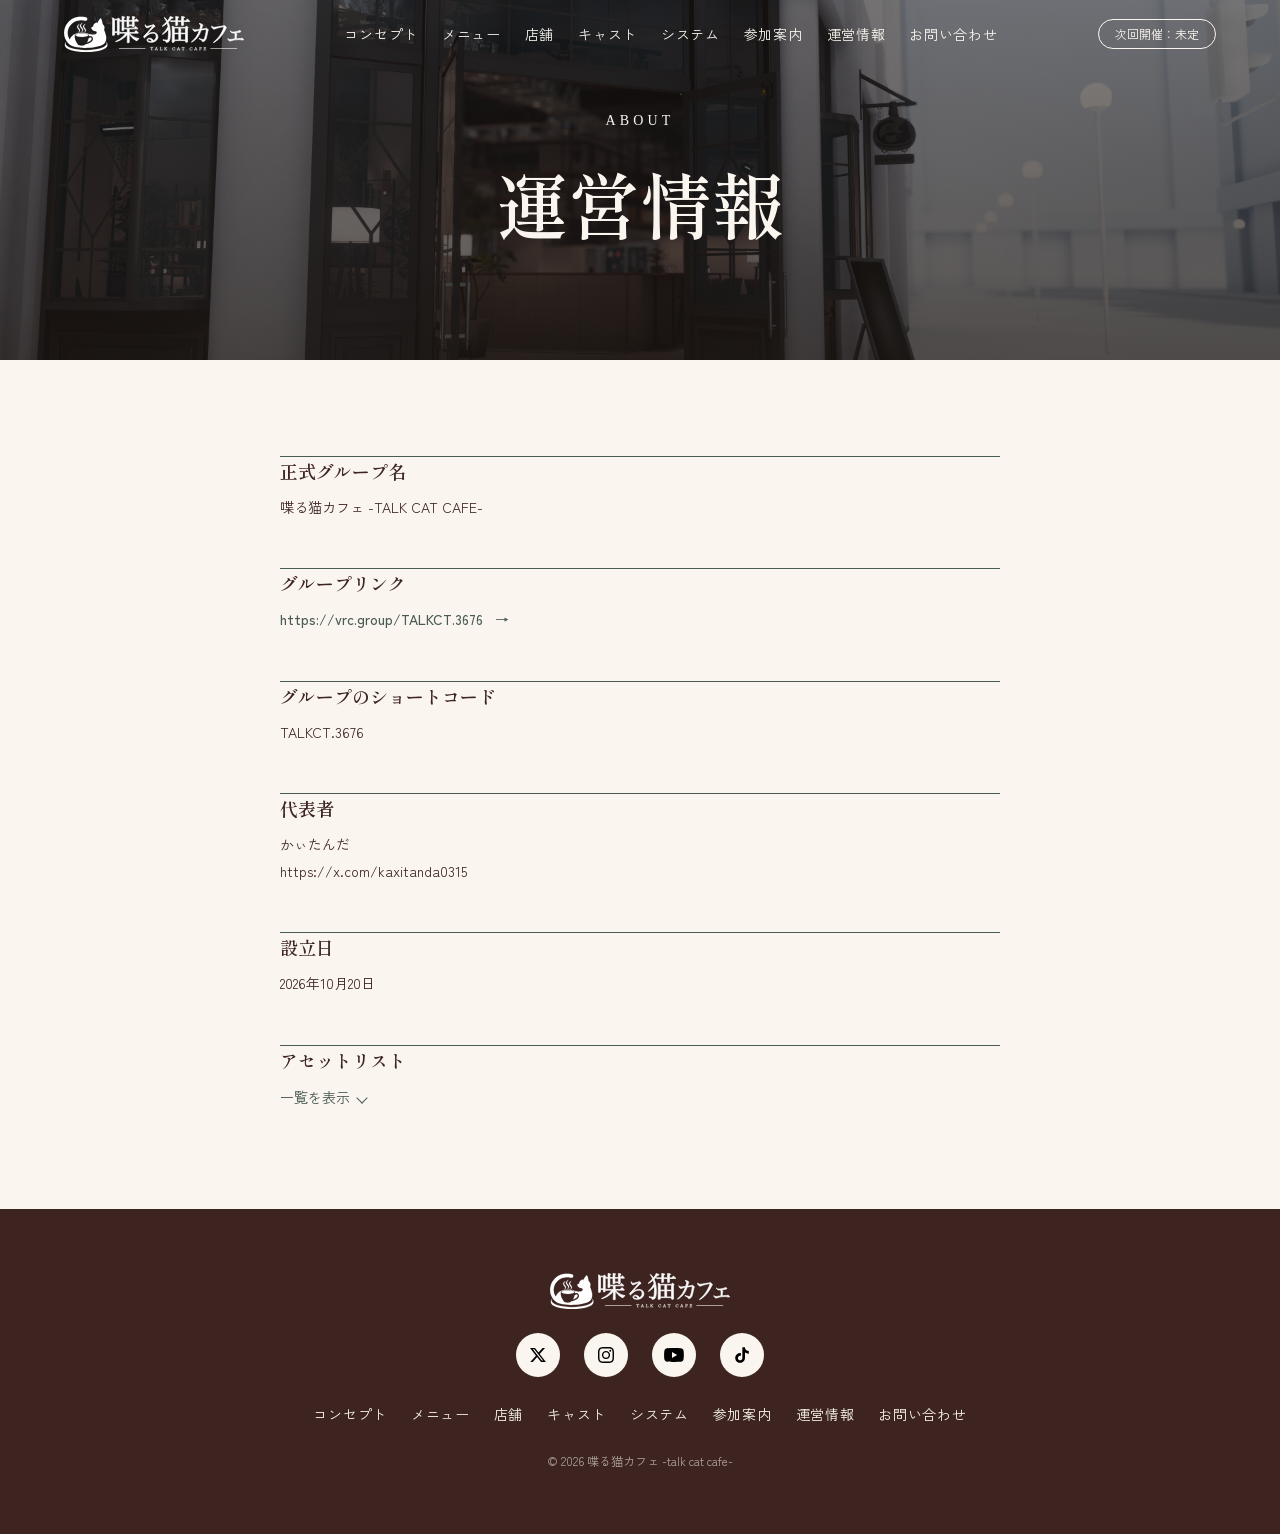
==== commit 28258c89: "add cast & add delegate" ====
--- a/about.html
+++ b/about.html
@@ -98,6 +98,11 @@
             <p class="requirements__block-text">TALKCT.3676</p>
           </article>
           <article class="requirements__block">
+            <h3 class="requirements__block-title">代表者</h3>
+            <p class="requirements__block-text">かぃたんだ<br><a href="https://x.com/kaxitanda0315">https://x.com/kaxitanda0315</a></p>
+            
+          </article>
+          <article class="requirements__block">
             <h3 class="requirements__block-title">設立日</h3>
             <p class="requirements__block-text"><time datetime="2026-10-20">2026年10月20日</time></p>
           </article>
